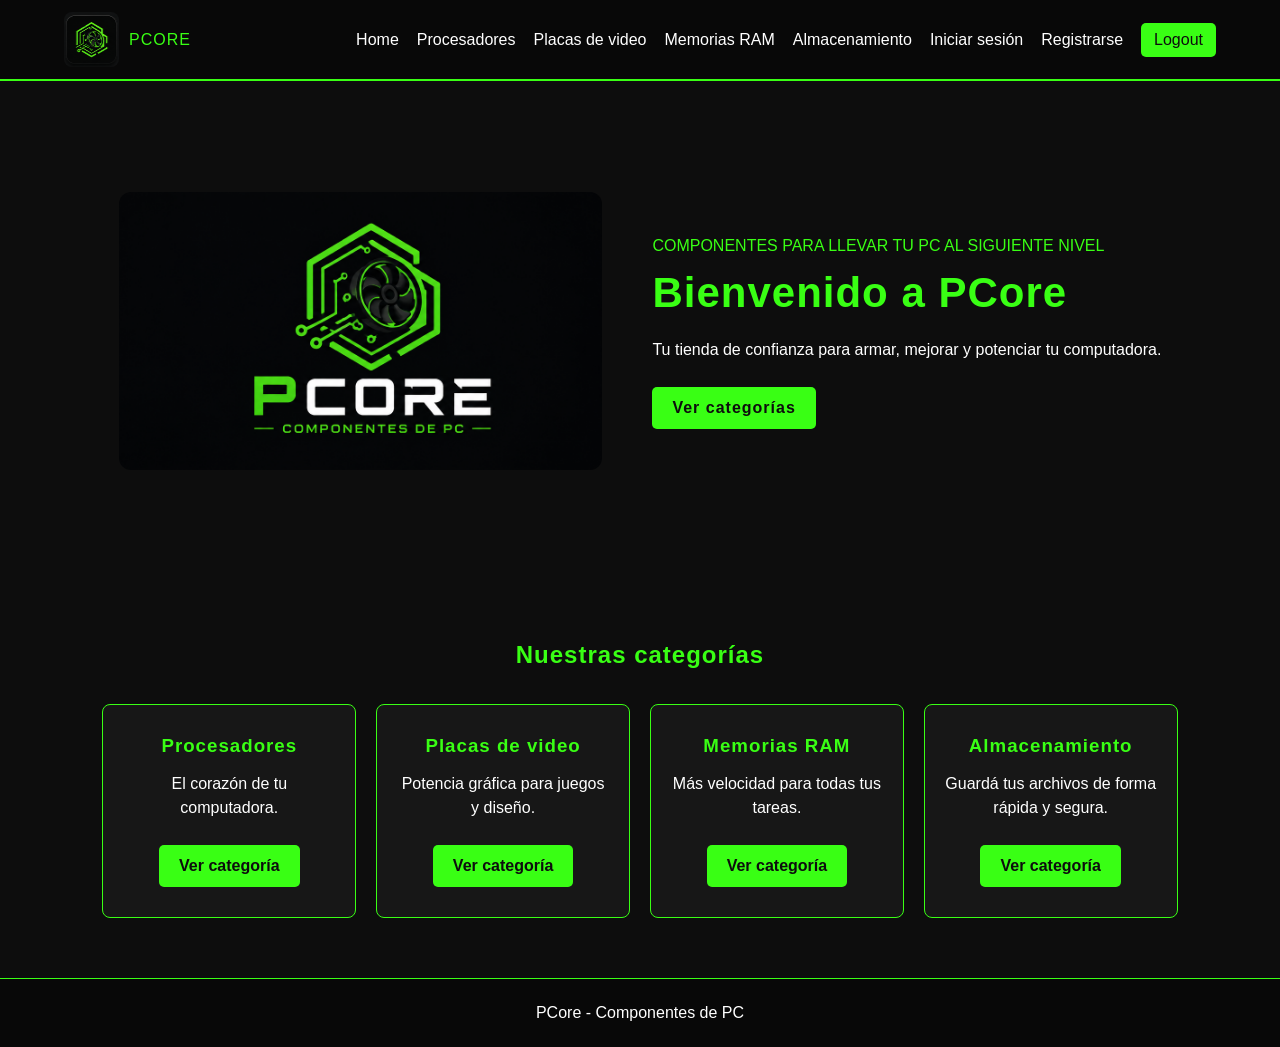
==== index.html @ 8ce1ae28 "Primera entrega de Pcore" ====
<!DOCTYPE html>
<html lang="es">
<head>
    <meta charset="UTF-8">
    <meta name="viewport" content="width=device-width, initial-scale=1.0">
    <title>PCore | Inicio</title>
    <link rel="stylesheet" href="./styles/styles.css">
</head>
<body>
    <header>
        <nav class="navbar">
            <a class="marca" href="./index.html">
                <img src="./assets/img/logo navbar" alt="Logo de PCore">
                <span>PCORE</span>
            </a>
            <div class="nav-links">
                <a href="./index.html">Home</a>
                <a href="./pages/procesadores.html">Procesadores</a>
                <a href="./pages/placas-video.html">Placas de video</a>
                <a href="./pages/memorias-ram.html">Memorias RAM</a>
                <a href="./pages/almacenamiento.html">Almacenamiento</a>
                <a href="./pages/login.html">Iniciar sesión</a>
                <a href="./pages/registro.html">Registrarse</a>
                <a class="logout" href="./index.html">Logout</a>
            </div>
        </nav>
    </header>

    <main>
        <section class="presentacion">
            <img src="./assets/img/logo principal" alt="PCore Componentes de PC">
            <div>
                <p class="destacado">Componentes para llevar tu PC al siguiente nivel</p>
                <h1>Bienvenido a PCore</h1>
                <p>Tu tienda de confianza para armar, mejorar y potenciar tu computadora.</p>
                <a class="boton" href="#categorias">Ver categorías</a>
            </div>
        </section>

        <section id="categorias" class="seccion-categorias">
            <h2>Nuestras categorías</h2>
            <div class="categorias">
                <article class="tarjeta">
                    <h3>Procesadores</h3>
                    <p>El corazón de tu computadora.</p>
                    <a href="./pages/procesadores.html">Ver categoría</a>
                </article>
                <article class="tarjeta">
                    <h3>Placas de video</h3>
                    <p>Potencia gráfica para juegos y diseño.</p>
                    <a href="./pages/placas-video.html">Ver categoría</a>
                </article>
                <article class="tarjeta">
                    <h3>Memorias RAM</h3>
                    <p>Más velocidad para todas tus tareas.</p>
                    <a href="./pages/memorias-ram.html">Ver categoría</a>
                </article>
                <article class="tarjeta">
                    <h3>Almacenamiento</h3>
                    <p>Guardá tus archivos de forma rápida y segura.</p>
                    <a href="./pages/almacenamiento.html">Ver categoría</a>
                </article>
            </div>
        </section>
    </main>

    <footer>
        <p>PCore - Componentes de PC</p>
    </footer>
</body>
</html>
---- styles/styles.css ----
* {
    margin: 0;
    padding: 0;
    box-sizing: border-box;
}

body {
    min-height: 100vh;
    background-color: #0d0d0d;
    color: #ffffff;
    font-family: Arial, Helvetica, sans-serif;
}

h1, h2, h3, .marca, button, .boton {
    font-family: "Arial Black", Arial, sans-serif;
    letter-spacing: 1px;
}

a {
    color: #ffffff;
    text-decoration: none;
}

.navbar {
    display: flex;
    justify-content: space-between;
    align-items: center;
    gap: 25px;
    padding: 12px 5%;
    background-color: #080808;
    border-bottom: 2px solid #39ff14;
}

.marca {
    display: flex;
    align-items: center;
    gap: 10px;
    color: #39ff14;
}

.marca img {
    width: 55px;
    height: 55px;
    object-fit: cover;
    border-radius: 8px;
}

.nav-links {
    display: flex;
    flex-wrap: wrap;
    justify-content: flex-end;
    align-items: center;
    gap: 18px;
}

.nav-links a:hover {
    color: #39ff14;
}

.nav-links .logout {
    padding: 8px 13px;
    color: #0d0d0d;
    background-color: #39ff14;
    border-radius: 5px;
}

.presentacion {
    min-height: 500px;
    display: flex;
    justify-content: center;
    align-items: center;
    gap: 50px;
    padding: 60px 8%;
}

.presentacion img {
    width: 45%;
    max-width: 520px;
    border-radius: 12px;
}

.presentacion h1 {
    margin: 10px 0 20px;
    color: #39ff14;
    font-size: 42px;
}

.presentacion p {
    max-width: 550px;
    line-height: 1.6;
}

.destacado {
    color: #39ff14;
    text-transform: uppercase;
}

.boton, .tarjeta a {
    display: inline-block;
    margin-top: 25px;
    padding: 12px 20px;
    color: #0d0d0d;
    background-color: #39ff14;
    border-radius: 5px;
    font-weight: bold;
}

.seccion-categorias, .pagina-categoria {
    padding: 60px 8%;
    text-align: center;
}

.seccion-categorias h2, .pagina-categoria h1 {
    margin-bottom: 35px;
    color: #39ff14;
}

.categorias {
    display: grid;
    grid-template-columns: repeat(4, 1fr);
    gap: 20px;
}

.tarjeta {
    padding: 30px 20px;
    background-color: #171717;
    border: 1px solid #39ff14;
    border-radius: 8px;
}

.tarjeta h3 {
    margin-bottom: 15px;
    color: #39ff14;
}

.tarjeta p, .pagina-categoria > p {
    line-height: 1.5;
}

.pagina-categoria > p {
    max-width: 700px;
    margin: 0 auto 35px;
}

.pagina-formulario {
    min-height: 100vh;
    display: flex;
    justify-content: center;
    align-items: center;
    padding: 30px;
}

form {
    width: 100%;
    max-width: 430px;
    display: flex;
    flex-direction: column;
    padding: 35px;
    background-color: #171717;
    border: 1px solid #39ff14;
    border-radius: 10px;
}

form h1 {
    margin-bottom: 25px;
    color: #39ff14;
    text-align: center;
}

label {
    margin: 12px 0 6px;
}

input {
    padding: 12px;
    color: #ffffff;
    background-color: #0d0d0d;
    border: 1px solid #666666;
    border-radius: 5px;
}

input:focus {
    outline: 2px solid #39ff14;
    border-color: #39ff14;
}

button {
    margin-top: 25px;
    padding: 12px;
    color: #0d0d0d;
    background-color: #39ff14;
    border: none;
    border-radius: 5px;
    cursor: pointer;
}

form p {
    margin-top: 20px;
    text-align: center;
}

form p a, .volver {
    color: #39ff14;
}

.volver {
    margin-top: 15px;
    text-align: center;
}

footer {
    padding: 25px;
    background-color: #080808;
    border-top: 1px solid #39ff14;
    text-align: center;
}
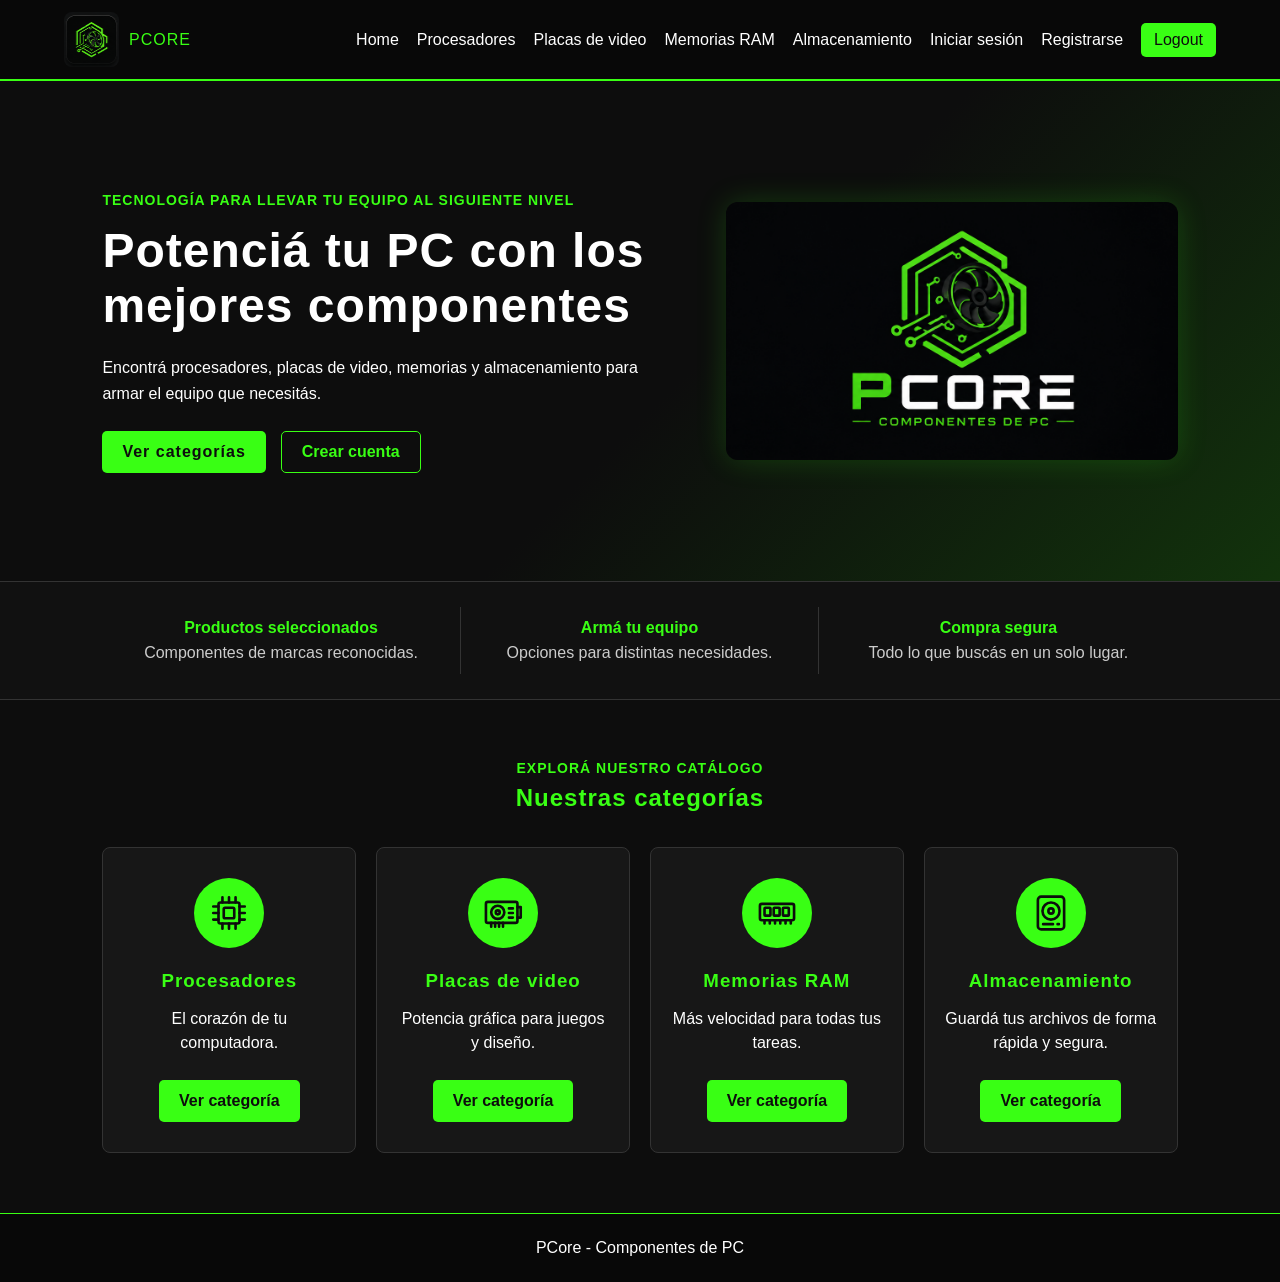
==== commit 8daf42b2: "Completa segunda etapa de estilos" ====
--- a/index.html
+++ b/index.html
@@ -10,7 +10,7 @@
     <header>
         <nav class="navbar">
             <a class="marca" href="./index.html">
-                <img src="./assets/img/logo navbar" alt="Logo de PCore">
+                <img src="./assets/img/logo-navbar.png" alt="Logo de PCore">
                 <span>PCORE</span>
             </a>
             <div class="nav-links">
@@ -28,34 +28,65 @@
 
     <main>
         <section class="presentacion">
-            <img src="./assets/img/logo principal" alt="PCore Componentes de PC">
+            <div class="presentacion-contenido">
+                <p class="destacado">Tecnología para llevar tu equipo al siguiente nivel</p>
+                <h1>Potenciá tu PC con los mejores componentes</h1>
+                <p>Encontrá procesadores, placas de video, memorias y almacenamiento para armar el equipo que necesitás.</p>
+                <div class="presentacion-botones">
+                    <a class="boton" href="#categorias">Ver categorías</a>
+                    <a class="boton-secundario" href="./pages/registro.html">Crear cuenta</a>
+                </div>
+            </div>
+            <img src="./assets/img/logo-principal.png" alt="PCore Componentes de PC">
+        </section>
+
+        <section class="beneficios">
             <div>
-                <p class="destacado">Componentes para llevar tu PC al siguiente nivel</p>
-                <h1>Bienvenido a PCore</h1>
-                <p>Tu tienda de confianza para armar, mejorar y potenciar tu computadora.</p>
-                <a class="boton" href="#categorias">Ver categorías</a>
+                <strong>Productos seleccionados</strong>
+                <p>Componentes de marcas reconocidas.</p>
+            </div>
+            <div>
+                <strong>Armá tu equipo</strong>
+                <p>Opciones para distintas necesidades.</p>
+            </div>
+            <div>
+                <strong>Compra segura</strong>
+                <p>Todo lo que buscás en un solo lugar.</p>
             </div>
         </section>
 
         <section id="categorias" class="seccion-categorias">
+            <p class="destacado">Explorá nuestro catálogo</p>
             <h2>Nuestras categorías</h2>
             <div class="categorias">
                 <article class="tarjeta">
+                    <div class="categoria-icono">
+                        <img src="./assets/img/icono-cpu.svg" alt="Icono de procesador">
+                    </div>
                     <h3>Procesadores</h3>
                     <p>El corazón de tu computadora.</p>
                     <a href="./pages/procesadores.html">Ver categoría</a>
                 </article>
                 <article class="tarjeta">
+                    <div class="categoria-icono">
+                        <img src="./assets/img/icono-gpu.svg" alt="Icono de placa de video">
+                    </div>
                     <h3>Placas de video</h3>
                     <p>Potencia gráfica para juegos y diseño.</p>
                     <a href="./pages/placas-video.html">Ver categoría</a>
                 </article>
                 <article class="tarjeta">
+                    <div class="categoria-icono">
+                        <img src="./assets/img/icono-ram.svg" alt="Icono de memoria RAM">
+                    </div>
                     <h3>Memorias RAM</h3>
                     <p>Más velocidad para todas tus tareas.</p>
                     <a href="./pages/memorias-ram.html">Ver categoría</a>
                 </article>
                 <article class="tarjeta">
+                    <div class="categoria-icono">
+                        <img src="./assets/img/icono-ssd.svg" alt="Icono de almacenamiento">
+                    </div>
                     <h3>Almacenamiento</h3>
                     <p>Guardá tus archivos de forma rápida y segura.</p>
                     <a href="./pages/almacenamiento.html">Ver categoría</a>
--- a/styles/styles.css
+++ b/styles/styles.css
@@ -70,19 +70,25 @@
     justify-content: center;
     align-items: center;
     gap: 50px;
-    padding: 60px 8%;
+    padding: 70px 8%;
+    background: linear-gradient(135deg, #0d0d0d 55%, #12330c);
 }
 
 .presentacion img {
-    width: 45%;
-    max-width: 520px;
+    width: 42%;
+    max-width: 500px;
     border-radius: 12px;
+    box-shadow: 0 0 30px rgba(57, 255, 20, 0.18);
+}
+
+.presentacion-contenido {
+    max-width: 620px;
 }
 
 .presentacion h1 {
-    margin: 10px 0 20px;
-    color: #39ff14;
-    font-size: 42px;
+    margin: 12px 0 22px;
+    font-size: 48px;
+    line-height: 1.15;
 }
 
 .presentacion p {
@@ -93,6 +99,9 @@
 .destacado {
     color: #39ff14;
     text-transform: uppercase;
+    font-size: 14px;
+    font-weight: bold;
+    letter-spacing: 1px;
 }
 
 .boton, .tarjeta a {
@@ -105,12 +114,66 @@
     font-weight: bold;
 }
 
+.presentacion-botones {
+    display: flex;
+    gap: 15px;
+    align-items: center;
+}
+
+.boton-secundario {
+    display: inline-block;
+    margin-top: 25px;
+    padding: 11px 20px;
+    color: #39ff14;
+    border: 1px solid #39ff14;
+    border-radius: 5px;
+    font-weight: bold;
+}
+
+.boton:hover, .tarjeta a:hover {
+    background-color: #ffffff;
+}
+
+.boton-secundario:hover {
+    color: #0d0d0d;
+    background-color: #39ff14;
+}
+
+.beneficios {
+    display: grid;
+    grid-template-columns: repeat(3, 1fr);
+    padding: 25px 8%;
+    background-color: #111111;
+    border-top: 1px solid #333333;
+    border-bottom: 1px solid #333333;
+    text-align: center;
+}
+
+.beneficios div {
+    padding: 12px 25px;
+    border-right: 1px solid #333333;
+}
+
+.beneficios div:last-child {
+    border-right: none;
+}
+
+.beneficios strong {
+    color: #39ff14;
+}
+
+.beneficios p {
+    margin-top: 7px;
+    color: #cccccc;
+}
+
 .seccion-categorias, .pagina-categoria {
     padding: 60px 8%;
     text-align: center;
 }
 
 .seccion-categorias h2, .pagina-categoria h1 {
+    margin-top: 8px;
     margin-bottom: 35px;
     color: #39ff14;
 }
@@ -124,8 +187,31 @@
 .tarjeta {
     padding: 30px 20px;
     background-color: #171717;
-    border: 1px solid #39ff14;
+    border: 1px solid #333333;
     border-radius: 8px;
+}
+
+.tarjeta:hover {
+    border-color: #39ff14;
+}
+
+.categoria-icono {
+    width: 70px;
+    height: 70px;
+    display: flex;
+    justify-content: center;
+    align-items: center;
+    margin: 0 auto 22px;
+    color: #0d0d0d;
+    background-color: #39ff14;
+    border-radius: 50%;
+    font-family: "Arial Black", Arial, sans-serif;
+}
+
+.categoria-icono img {
+    width: 42px;
+    height: 42px;
+    object-fit: contain;
 }
 
 .tarjeta h3 {
@@ -140,6 +226,73 @@
 .pagina-categoria > p {
     max-width: 700px;
     margin: 0 auto 35px;
+}
+
+.productos {
+    display: grid;
+    grid-template-columns: repeat(3, 1fr);
+    gap: 25px;
+    text-align: left;
+}
+
+.producto-card {
+    overflow: hidden;
+    padding: 20px;
+    background-color: #171717;
+    border: 1px solid #333333;
+    border-radius: 10px;
+}
+
+.producto-card:hover {
+    border-color: #39ff14;
+}
+
+.producto-imagen {
+    height: 180px;
+    display: flex;
+    justify-content: center;
+    align-items: center;
+    margin-bottom: 20px;
+    color: #39ff14;
+    background-color: #0d0d0d;
+    border: 1px solid #333333;
+    border-radius: 7px;
+    font-family: "Arial Black", Arial, sans-serif;
+    font-size: 42px;
+}
+
+.producto-card img.producto-imagen {
+    width: 100%;
+    display: block;
+    object-fit: contain;
+    padding: 15px;
+}
+
+.producto-categoria {
+    color: #39ff14;
+    font-size: 14px;
+}
+
+.producto-card h2 {
+    margin: 10px 0;
+    font-size: 21px;
+}
+
+.producto-card p {
+    min-height: 48px;
+    color: #cccccc;
+    line-height: 1.5;
+}
+
+.producto-precio {
+    display: block;
+    margin-top: 18px;
+    color: #ffffff;
+    font-size: 24px;
+}
+
+.producto-card button {
+    width: 100%;
 }
 
 .pagina-formulario {
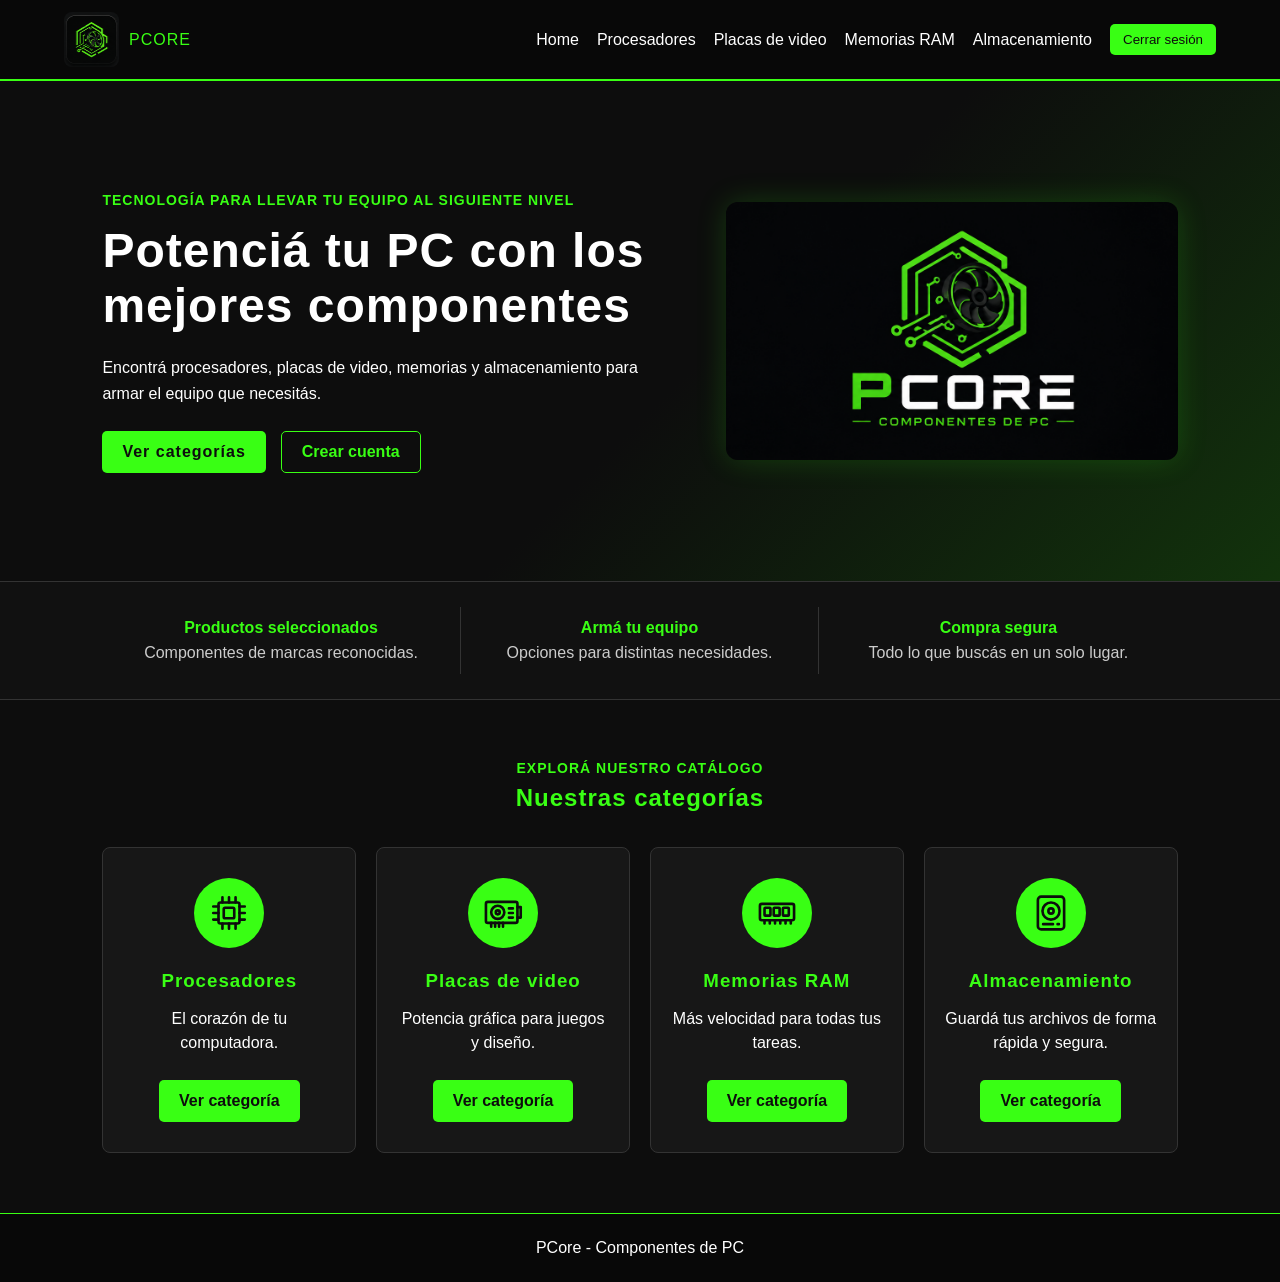
==== commit eaae717c: "Completa tercera etapa con JavaScript y DOM" ====
--- a/index.html
+++ b/index.html
@@ -5,26 +5,10 @@
     <meta name="viewport" content="width=device-width, initial-scale=1.0">
     <title>PCore | Inicio</title>
     <link rel="stylesheet" href="./styles/styles.css">
+    <script src="./scripts/navbar.js" defer></script>
 </head>
 <body>
-    <header>
-        <nav class="navbar">
-            <a class="marca" href="./index.html">
-                <img src="./assets/img/logo-navbar.png" alt="Logo de PCore">
-                <span>PCORE</span>
-            </a>
-            <div class="nav-links">
-                <a href="./index.html">Home</a>
-                <a href="./pages/procesadores.html">Procesadores</a>
-                <a href="./pages/placas-video.html">Placas de video</a>
-                <a href="./pages/memorias-ram.html">Memorias RAM</a>
-                <a href="./pages/almacenamiento.html">Almacenamiento</a>
-                <a href="./pages/login.html">Iniciar sesión</a>
-                <a href="./pages/registro.html">Registrarse</a>
-                <a class="logout" href="./index.html">Logout</a>
-            </div>
-        </nav>
-    </header>
+    <header id="header-principal" data-prefijo="."></header>
 
     <main>
         <section class="presentacion">
--- a/styles/styles.css
+++ b/styles/styles.css
@@ -62,6 +62,12 @@
     color: #0d0d0d;
     background-color: #39ff14;
     border-radius: 5px;
+}
+
+.boton-logout {
+    margin-top: 0;
+    font-family: Arial, Helvetica, sans-serif;
+    letter-spacing: 0;
 }
 
 .presentacion {
@@ -295,6 +301,29 @@
     width: 100%;
 }
 
+.cantidad-producto {
+    display: flex;
+    justify-content: center;
+    align-items: center;
+    gap: 16px;
+    margin-top: 20px;
+}
+
+.cantidad-producto .cantidad-boton {
+    width: 38px;
+    height: 38px;
+    margin-top: 0;
+    padding: 0;
+    font-size: 20px;
+}
+
+.cantidad-valor {
+    min-width: 25px;
+    text-align: center;
+    font-size: 18px;
+    font-weight: bold;
+}
+
 .pagina-formulario {
     min-height: 100vh;
     display: flex;
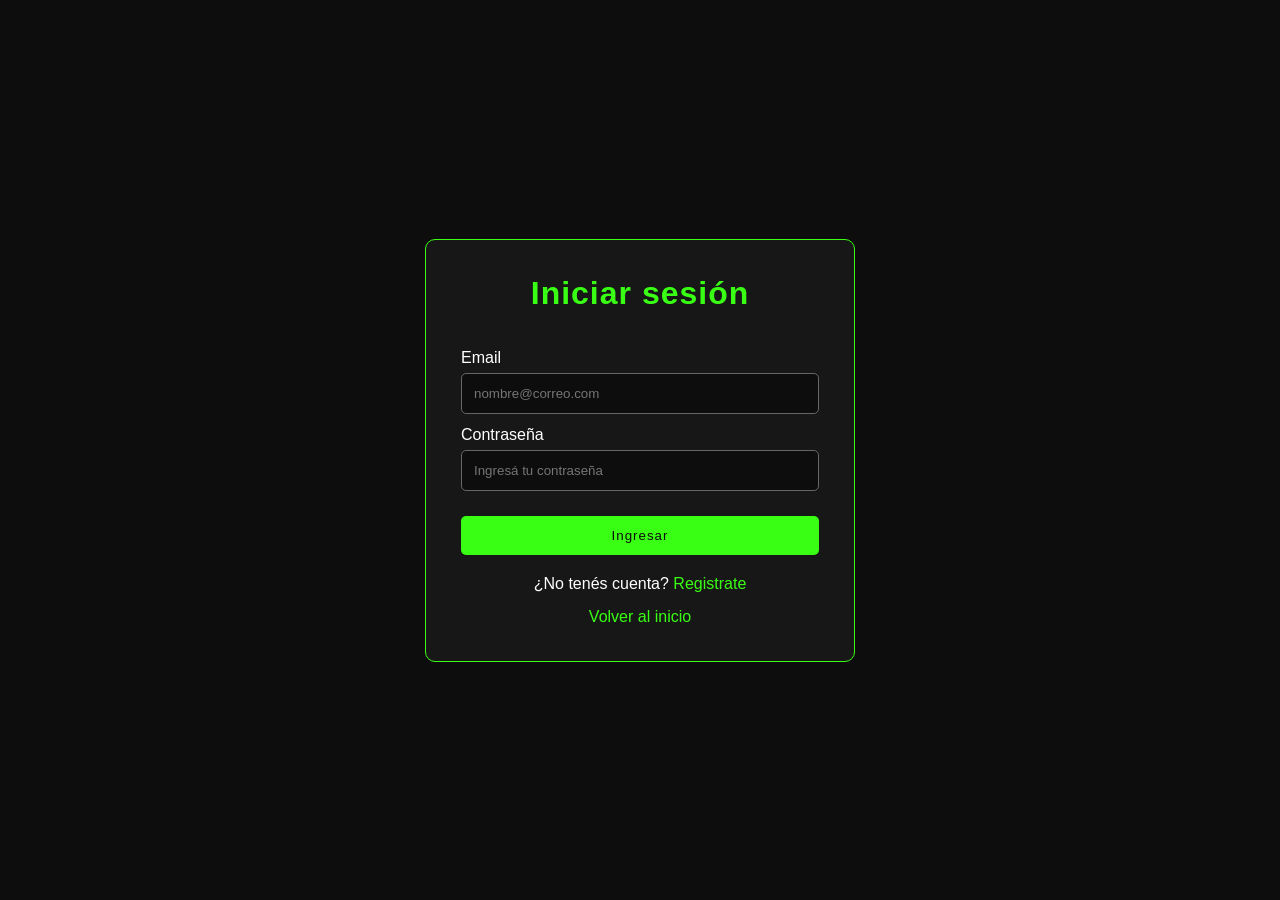
==== commit 838f6dca: "Completa cuarta etapa con JSON y carrito" ====
--- a/index.html
+++ b/index.html
@@ -6,8 +6,9 @@
     <title>PCore | Inicio</title>
     <link rel="stylesheet" href="./styles/styles.css">
     <script src="./scripts/navbar.js" defer></script>
+    <script src="./scripts/productos.js" defer></script>
 </head>
-<body>
+<body data-ruta-json="./data/productos.json" data-prefijo=".">
     <header id="header-principal" data-prefijo="."></header>
 
     <main>
@@ -18,7 +19,7 @@
                 <p>Encontrá procesadores, placas de video, memorias y almacenamiento para armar el equipo que necesitás.</p>
                 <div class="presentacion-botones">
                     <a class="boton" href="#categorias">Ver categorías</a>
-                    <a class="boton-secundario" href="./pages/registro.html">Crear cuenta</a>
+                    <a class="boton-secundario" href="./pages/carrito.html">Ver carrito</a>
                 </div>
             </div>
             <img src="./assets/img/logo-principal.png" alt="PCore Componentes de PC">
@@ -77,6 +78,23 @@
                 </article>
             </div>
         </section>
+
+        <section class="destacados-home">
+            <p class="destacado">Productos destacados</p>
+            <h2>Elegidos para vos</h2>
+
+            <h3>Procesadores</h3>
+            <div class="productos" data-productos data-categoria="procesadores" data-limite="3"></div>
+
+            <h3>Placas de video</h3>
+            <div class="productos" data-productos data-categoria="placas-video" data-limite="3"></div>
+
+            <h3>Memorias RAM</h3>
+            <div class="productos" data-productos data-categoria="memorias-ram" data-limite="3"></div>
+
+            <h3>Almacenamiento</h3>
+            <div class="productos" data-productos data-categoria="almacenamiento" data-limite="3"></div>
+        </section>
     </main>
 
     <footer>
--- a/styles/styles.css
+++ b/styles/styles.css
@@ -68,6 +68,11 @@
     margin-top: 0;
     font-family: Arial, Helvetica, sans-serif;
     letter-spacing: 0;
+}
+
+.usuario-navbar {
+    color: #39ff14;
+    font-size: 13px;
 }
 
 .presentacion {
@@ -324,6 +329,111 @@
     font-weight: bold;
 }
 
+.destacados-home {
+    padding: 60px 8%;
+}
+
+.destacados-home > h2 {
+    margin: 8px 0 40px;
+    color: #39ff14;
+    font-size: 32px;
+}
+
+.destacados-home > h3 {
+    margin: 45px 0 20px;
+    color: #ffffff;
+    font-size: 24px;
+}
+
+.mensaje-error {
+    padding: 20px;
+    color: #ff6b6b;
+    background-color: #171717;
+    border: 1px solid #ff6b6b;
+    border-radius: 8px;
+}
+
+.pagina-carrito {
+    min-height: 70vh;
+    padding: 60px 10%;
+}
+
+.pagina-carrito h1 {
+    margin: 8px 0 35px;
+    color: #39ff14;
+}
+
+.carrito-contenido {
+    display: flex;
+    flex-direction: column;
+    gap: 18px;
+}
+
+.carrito-item {
+    display: grid;
+    grid-template-columns: 150px 1fr 120px;
+    align-items: center;
+    gap: 25px;
+    padding: 18px;
+    background-color: #171717;
+    border: 1px solid #333333;
+    border-radius: 10px;
+}
+
+.carrito-item img {
+    width: 150px;
+    height: 110px;
+    padding: 8px;
+    background-color: #0d0d0d;
+    object-fit: contain;
+    border-radius: 7px;
+}
+
+.carrito-info span {
+    color: #39ff14;
+    font-size: 13px;
+}
+
+.carrito-info h2 {
+    margin: 7px 0;
+    font-size: 20px;
+}
+
+.carrito-info p {
+    margin-bottom: 8px;
+    color: #cccccc;
+}
+
+.boton-eliminar {
+    margin-top: 0;
+    color: #ffffff;
+    background-color: #a52525;
+}
+
+.carrito-total {
+    display: flex;
+    justify-content: flex-end;
+    align-items: center;
+    gap: 25px;
+    margin-top: 30px;
+    padding: 22px;
+    background-color: #171717;
+    border-top: 2px solid #39ff14;
+    font-size: 24px;
+}
+
+.carrito-total strong {
+    color: #39ff14;
+}
+
+.carrito-vacio {
+    padding: 50px;
+    background-color: #171717;
+    border: 1px solid #333333;
+    border-radius: 10px;
+    text-align: center;
+}
+
 .pagina-formulario {
     min-height: 100vh;
     display: flex;
